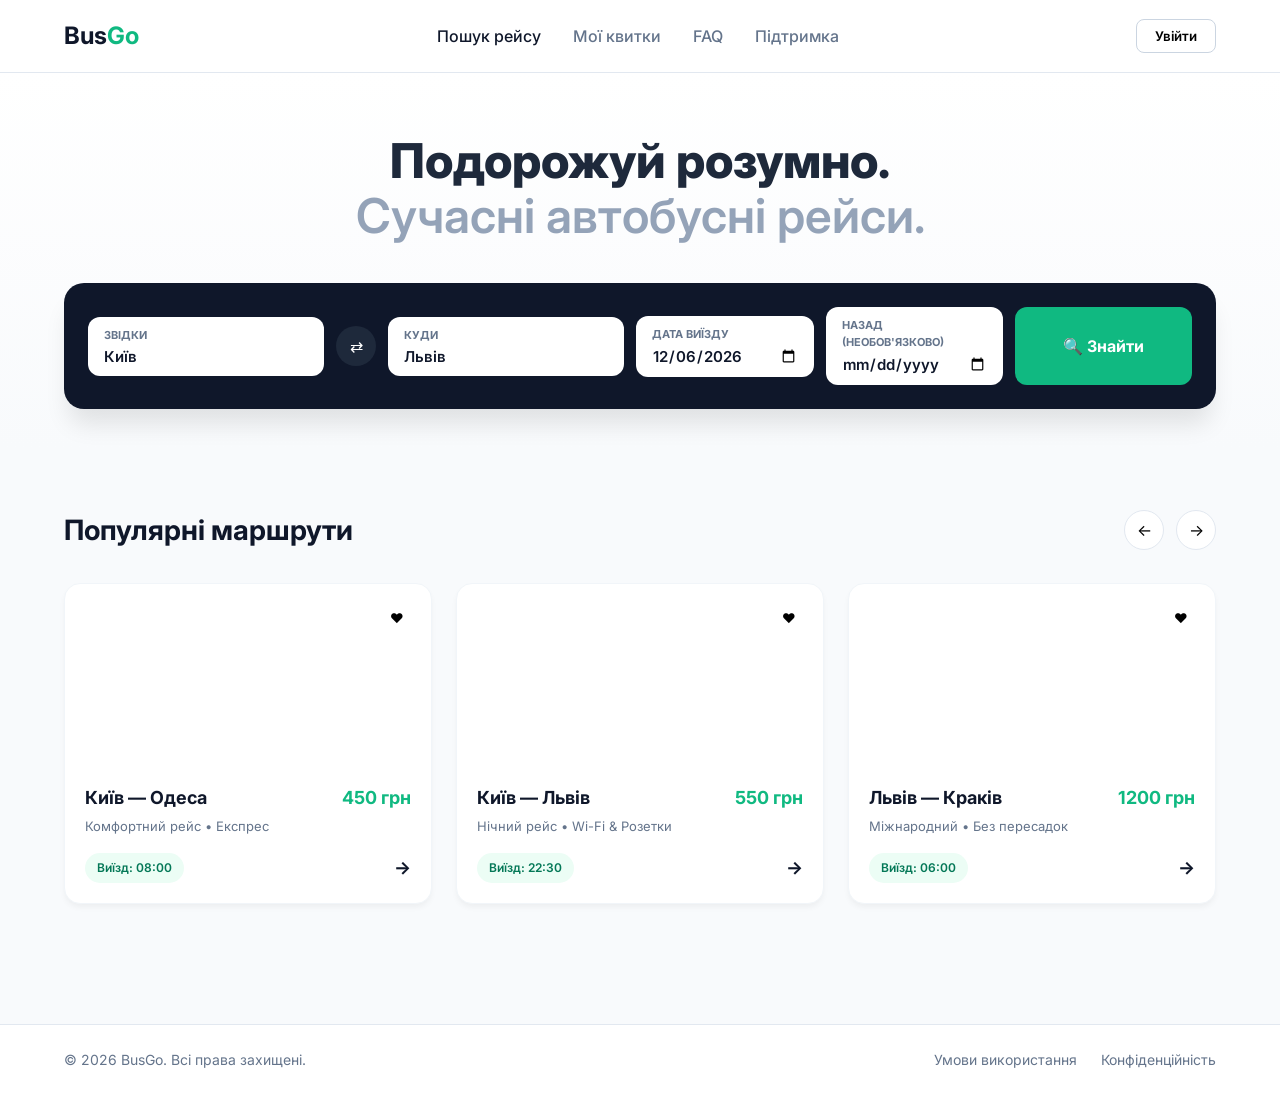
==== index.html @ 1fa25288 "Add files via upload" ====
<!DOCTYPE html>
<html lang="uk">
<head>
    <meta charset="UTF-8">
    <meta name="viewport" content="width=device-width, initial-scale=1.0">
    <title>BusGo — Сучасні автобусні поїздки</title>
    <!-- Шрифт Inter з Google Fonts -->
    <link rel="preconnect" href="https://fonts.googleapis.com">
    <link rel="preconnect" href="https://fonts.gstatic.com" crossorigin>
    <link href="https://fonts.googleapis.com/css2?family=Inter:wght@400;500;600;700&display=swap" rel="stylesheet">
    <link rel="stylesheet" href="styles.css">
</head>
<body>

    <!-- Навігація / Шапка -->
    <header class="navbar">
        <div class="container navbar-container">
            <a href="index.html" class="logo">Bus<span>Go</span></a>
            <nav class="nav-links">
                <a href="index.html" class="active">Пошук рейсу</a>
                <a href="#">Мої квитки</a>
                <a href="#">FAQ</a>
                <a href="#">Підтримка</a>
            </nav>
            <button class="btn-secondary">Увійти</button>
        </div>
    </header>

    <!-- Головна секція (Hero) -->
    <section class="hero-section">
        <div class="container">
            <h1 class="hero-title">Подорожуй розумно.<br><span>Сучасні автобусні рейси.</span></h1>

            <!-- Форма пошуку квитків -->
            <div class="search-card">
                <form id="search-form" class="search-form">
                    <div class="input-group">
                        <label>Звідки</label>
                        <input type="text" id="from-input" placeholder="Київ" value="Київ" required>
                    </div>

                    <button type="button" class="swap-btn" id="swap-btn" title="Поміняти місцями">
                        ⇄
                    </button>

                    <div class="input-group">
                        <label>Куди</label>
                        <input type="text" id="to-input" placeholder="Львів" value="Львів" required>
                    </div>

                    <div class="input-group">
                        <label>Дата виїзду</label>
                        <input type="date" id="depart-date" required>
                    </div>

                    <div class="input-group">
                        <label>Назад (Необов'язково)</label>
                        <input type="date" id="return-date">
                    </div>

                    <button type="submit" class="btn-primary btn-search">
                        🔍 Знайти
                    </button>
                </form>
            </div>
        </div>
    </section>

    <!-- Блок з популярними маршрутами -->
    <section class="routes-section">
        <div class="container">
            <div class="section-header">
                <h2>Популярні маршрути</h2>
                <div class="carousel-nav">
                    <button class="nav-arrow">←</button>
                    <button class="nav-arrow">→</button>
                </div>
            </div>

            <div class="routes-grid">
                <!-- Картка 1 -->
                <div class="route-card">
                    <div class="card-image" style="background-image: url('https://images.unsplash.com/photo-1588880331179-bc9b9338fa5a?auto=format&fit=crop&w=600&q=80');">
                        <button class="fav-btn">♥</button>
                    </div>
                    <div class="card-content">
                        <div class="card-header">
                            <h3>Київ — Одеса</h3>
                            <span class="price">450 грн</span>
                        </div>
                        <p class="card-subtitle">Комфортний рейс • Експрес</p>
                        <div class="card-footer">
                            <span class="badge">Виїзд: 08:00</span>
                            <a href="#" class="arrow-link">→</a>
                        </div>
                    </div>
                </div>

                <!-- Картка 2 -->
                <div class="route-card">
                    <div class="card-image" style="background-image: url('https://images.unsplash.com/photo-1519671482749-fd09be7ccebf?auto=format&fit=crop&w=600&q=80');">
                        <button class="fav-btn">♥</button>
                    </div>
                    <div class="card-content">
                        <div class="card-header">
                            <h3>Київ — Львів</h3>
                            <span class="price">550 грн</span>
                        </div>
                        <p class="card-subtitle">Нічний рейс • Wi-Fi & Розетки</p>
                        <div class="card-footer">
                            <span class="badge">Виїзд: 22:30</span>
                            <a href="#" class="arrow-link">→</a>
                        </div>
                    </div>
                </div>

                <!-- Картка 3 -->
                <div class="route-card">
                    <div class="card-image" style="background-image: url('https://images.unsplash.com/photo-1541872703-74c5e44368f9?auto=format&fit=crop&w=600&q=80');">
                        <button class="fav-btn">♥</button>
                    </div>
                    <div class="card-content">
                        <div class="card-header">
                            <h3>Львів — Краків</h3>
                            <span class="price">1200 грн</span>
                        </div>
                        <p class="card-subtitle">Міжнародний • Без пересадок</p>
                        <div class="card-footer">
                            <span class="badge">Виїзд: 06:00</span>
                            <a href="#" class="arrow-link">→</a>
                        </div>
                    </div>
                </div>
            </div>
        </div>
    </section>

    <!-- Підніжжя (Footer) -->
    <footer class="footer">
        <div class="container footer-container">
            <p>© 2026 BusGo. Всі права захищені.</p>
            <div class="footer-links">
                <a href="#">Умови використання</a>
                <a href="#">Конфіденційність</a>
            </div>
        </div>
    </footer>

    <script src="script.js"></script>
</body>
</html>
---- styles.css ----
/* Основні скидання та шрифти */
* {
    margin: 0;
    padding: 0;
    box-sizing: border-box;
    font-family: 'Inter', sans-serif;
}

body {
    background-color: #f8fafc;
    color: #0f172a;
    line-height: 1.5;
}

.container {
    max-width: 1200px;
    margin: 0 auto;
    padding: 0 24px;
}

/* Шапка (Navbar) */
.navbar {
    background-color: #ffffff;
    border-bottom: 1px solid #e2e8f0;
    position: sticky;
    top: 0;
    z-index: 100;
}

.navbar-container {
    display: flex;
    justify-content: space-between;
    align-items: center;
    height: 72px;
}

.logo {
    font-size: 24px;
    font-weight: 700;
    color: #0f172a;
    text-decoration: none;
}

.logo span {
    color: #10b981;
}

.nav-links {
    display: flex;
    gap: 32px;
}

.nav-links a {
    text-decoration: none;
    color: #64748b;
    font-weight: 500;
    transition: color 0.2s;
}

.nav-links a:hover, .nav-links a.active {
    color: #0f172a;
}

.btn-secondary {
    background: transparent;
    border: 1px solid #cbd5e1;
    padding: 8px 18px;
    border-radius: 8px;
    font-weight: 600;
    cursor: pointer;
    transition: all 0.2s;
}

.btn-secondary:hover {
    background-color: #f1f5f9;
}

/* Секція Hero */
.hero-section {
    padding: 60px 0 40px;
    background: linear-gradient(180deg, #ffffff 0%, #f8fafc 100%);
}

.hero-title {
    font-size: 48px;
    font-weight: 800;
    line-height: 1.15;
    text-align: center;
    margin-bottom: 40px;
    color: #1e293b;
}

.hero-title span {
    color: #94a3b8;
    font-weight: 600;
}

/* Блок пошуку */
.search-card {
    background-color: #0f172a;
    padding: 24px;
    border-radius: 20px;
    box-shadow: 0 20px 25px -5px rgba(0, 0, 0, 0.1);
}

.search-form {
    display: grid;
    grid-template-columns: 2fr auto 2fr 1.5fr 1.5fr 1.5fr;
    gap: 12px;
    align-items: center;
}

.input-group {
    display: flex;
    flex-direction: column;
    background-color: #ffffff;
    padding: 10px 16px;
    border-radius: 12px;
}

.input-group label {
    font-size: 11px;
    text-transform: uppercase;
    font-weight: 700;
    color: #64748b;
    margin-bottom: 4px;
}

.input-group input {
    border: none;
    outline: none;
    font-size: 15px;
    font-weight: 600;
    color: #0f172a;
    width: 100%;
}

.swap-btn {
    background-color: #1e293b;
    color: #ffffff;
    border: none;
    width: 40px;
    height: 40px;
    border-radius: 50%;
    cursor: pointer;
    font-size: 16px;
    display: flex;
    align-items: center;
    justify-content: center;
    transition: background 0.2s;
}

.swap-btn:hover {
    background-color: #334155;
}

.btn-primary {
    background-color: #10b981;
    color: #ffffff;
    border: none;
    padding: 16px;
    border-radius: 12px;
    font-weight: 700;
    font-size: 16px;
    cursor: pointer;
    transition: background 0.2s;
    height: 100%;
}

.btn-primary:hover {
    background-color: #059669;
}

/* Популярні маршрути */
.routes-section {
    padding: 60px 0;
}

.section-header {
    display: flex;
    justify-content: space-between;
    align-items: center;
    margin-bottom: 32px;
}

.section-header h2 {
    font-size: 28px;
    font-weight: 700;
}

.nav-arrow {
    background: #ffffff;
    border: 1px solid #e2e8f0;
    width: 40px;
    height: 40px;
    border-radius: 50%;
    cursor: pointer;
    margin-left: 8px;
    font-size: 16px;
}

.routes-grid {
    display: grid;
    grid-template-columns: repeat(auto-fit, minmax(300px, 1fr));
    gap: 24px;
}

.route-card {
    background-color: #ffffff;
    border-radius: 16px;
    overflow: hidden;
    border: 1px solid #f1f5f9;
    box-shadow: 0 4px 6px -1px rgba(0, 0, 0, 0.05);
    transition: transform 0.2s, box-shadow 0.2s;
}

.route-card:hover {
    transform: translateY(-4px);
    box-shadow: 0 12px 20px -5px rgba(0, 0, 0, 0.1);
}

.card-image {
    height: 180px;
    background-size: cover;
    background-position: center;
    position: relative;
    padding: 16px;
}

.fav-btn {
    position: absolute;
    top: 16px;
    right: 16px;
    background: rgba(255, 255, 255, 0.8);
    backdrop-filter: blur(4px);
    border: none;
    width: 36px;
    height: 36px;
    border-radius: 50%;
    cursor: pointer;
}

.card-content {
    padding: 20px;
}

.card-header {
    display: flex;
    justify-content: space-between;
    align-items: center;
    margin-bottom: 6px;
}

.card-header h3 {
    font-size: 18px;
    font-weight: 700;
}

.price {
    font-size: 18px;
    font-weight: 700;
    color: #10b981;
}

.card-subtitle {
    font-size: 13px;
    color: #64748b;
    margin-bottom: 16px;
}

.card-footer {
    display: flex;
    justify-content: space-between;
    align-items: center;
}

.badge {
    background-color: #ecfdf5;
    color: #047857;
    font-size: 12px;
    font-weight: 600;
    padding: 6px 12px;
    border-radius: 20px;
}

.arrow-link {
    text-decoration: none;
    color: #0f172a;
    font-weight: 700;
    font-size: 18px;
}

/* Footer */
.footer {
    background-color: #ffffff;
    border-top: 1px solid #e2e8f0;
    padding: 24px 0;
    margin-top: 60px;
}

.footer-container {
    display: flex;
    justify-content: space-between;
    color: #64748b;
    font-size: 14px;
}

.footer-links a {
    color: #64748b;
    text-decoration: none;
    margin-left: 20px;
}

/* Адаптивність під мобільні пристрої */
@media (max-width: 900px) {
    .search-form {
        grid-template-columns: 1fr;
    }
    .swap-btn {
        margin: 0 auto;
        transform: rotate(90deg);
    }
    .hero-title {
        font-size: 32px;
    }
}
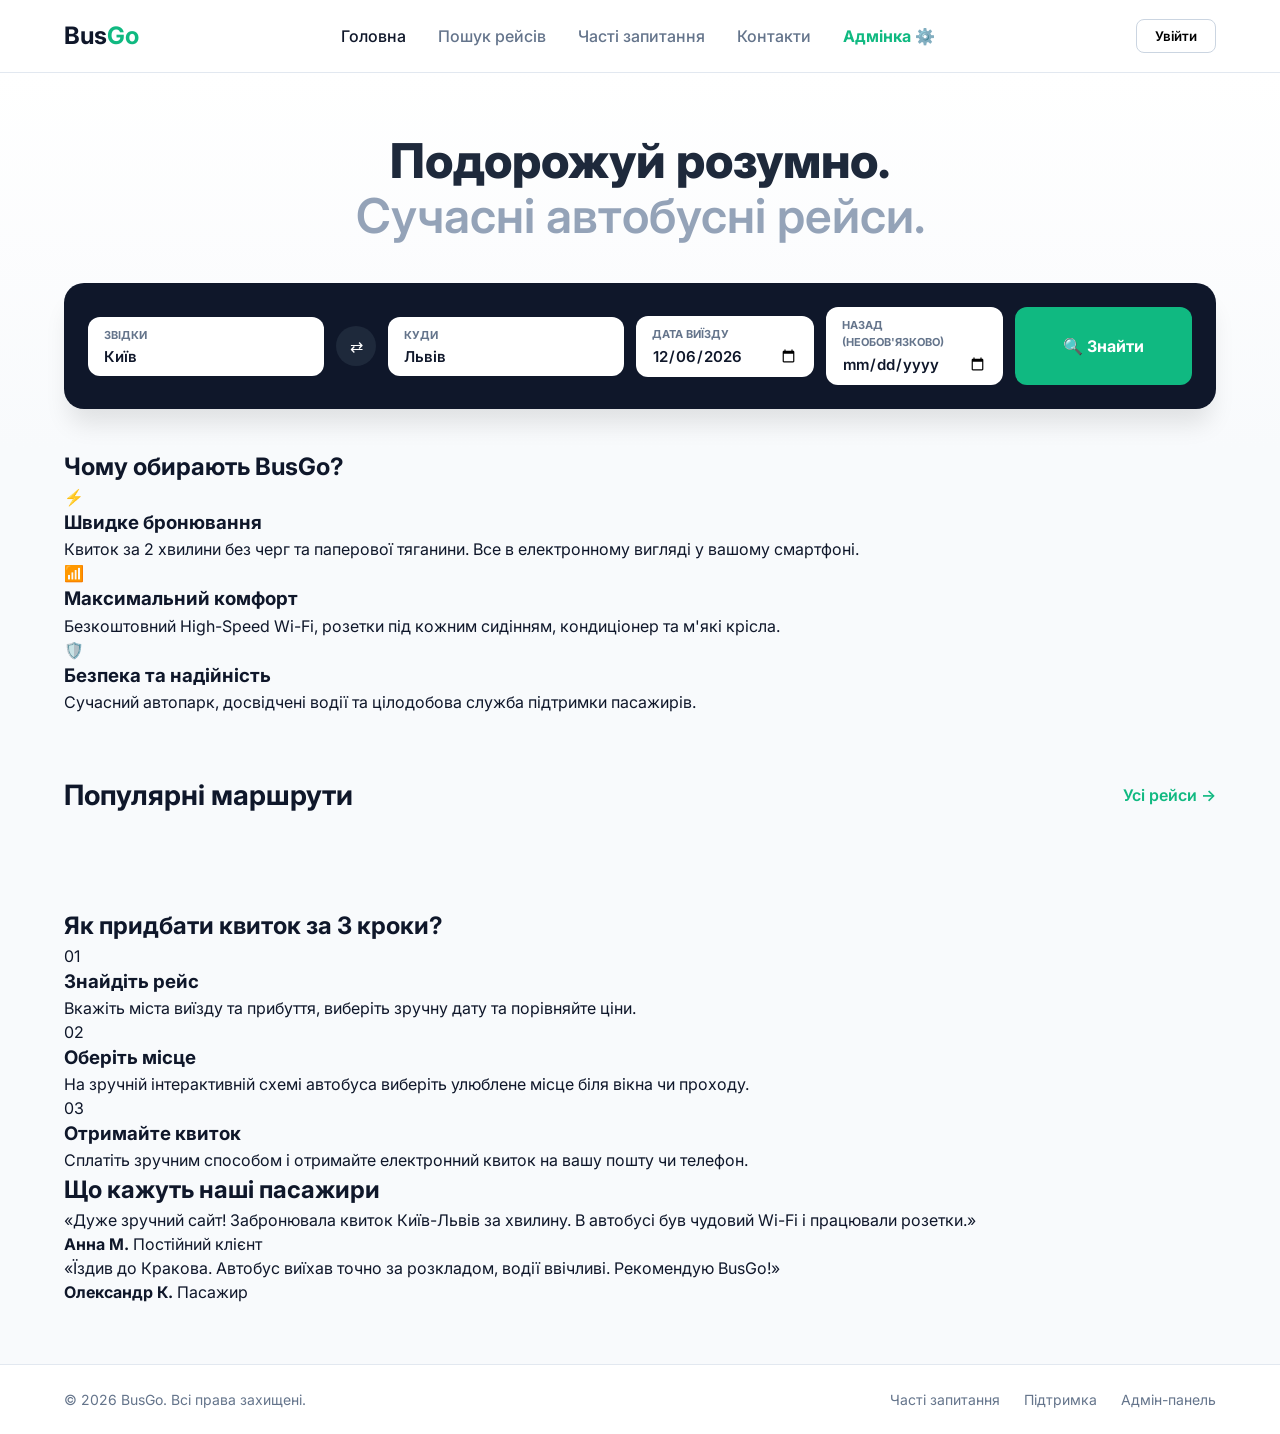
==== commit c4a3fca5: "Update index.html" ====
--- a/index.html
+++ b/index.html
@@ -4,34 +4,34 @@
     <meta charset="UTF-8">
     <meta name="viewport" content="width=device-width, initial-scale=1.0">
     <title>BusGo — Сучасні автобусні поїздки</title>
-    <!-- Шрифт Inter з Google Fonts -->
     <link rel="preconnect" href="https://fonts.googleapis.com">
     <link rel="preconnect" href="https://fonts.gstatic.com" crossorigin>
-    <link href="https://fonts.googleapis.com/css2?family=Inter:wght@400;500;600;700&display=swap" rel="stylesheet">
+    <link href="https://fonts.googleapis.com/css2?family=Inter:wght@400;500;600;700;800&display=swap" rel="stylesheet">
     <link rel="stylesheet" href="styles.css">
 </head>
 <body>
 
-    <!-- Навігація / Шапка -->
+    <!-- Навігація -->
     <header class="navbar">
         <div class="container navbar-container">
             <a href="index.html" class="logo">Bus<span>Go</span></a>
             <nav class="nav-links">
-                <a href="index.html" class="active">Пошук рейсу</a>
-                <a href="#">Мої квитки</a>
-                <a href="#">FAQ</a>
-                <a href="#">Підтримка</a>
+                <a href="index.html" class="active">Головна</a>
+                <a href="search.html">Пошук рейсів</a>
+                <a href="faq.html">Часті запитання</a>
+                <a href="contacts.html">Контакти</a>
+                <a href="admin.html" style="color: #10b981; font-weight: 700;">Адмінка ⚙️</a>
             </nav>
             <button class="btn-secondary">Увійти</button>
         </div>
     </header>
 
-    <!-- Головна секція (Hero) -->
+    <!-- Hero Секція -->
     <section class="hero-section">
         <div class="container">
             <h1 class="hero-title">Подорожуй розумно.<br><span>Сучасні автобусні рейси.</span></h1>
 
-            <!-- Форма пошуку квитків -->
+            <!-- Форма пошуку -->
             <div class="search-card">
                 <form id="search-form" class="search-form">
                     <div class="input-group">
@@ -39,9 +39,7 @@
                         <input type="text" id="from-input" placeholder="Київ" value="Київ" required>
                     </div>
 
-                    <button type="button" class="swap-btn" id="swap-btn" title="Поміняти місцями">
-                        ⇄
-                    </button>
+                    <button type="button" class="swap-btn" id="swap-btn" title="Поміняти місцями">⇄</button>
 
                     <div class="input-group">
                         <label>Куди</label>
@@ -58,94 +56,108 @@
                         <input type="date" id="return-date">
                     </div>
 
-                    <button type="submit" class="btn-primary btn-search">
-                        🔍 Знайти
-                    </button>
+                    <button type="submit" class="btn-primary btn-search">🔍 Знайти</button>
                 </form>
             </div>
         </div>
     </section>
 
-    <!-- Блок з популярними маршрутами -->
+    <!-- Секція "Переваги" -->
+    <section class="info-section">
+        <div class="container">
+            <h2 class="section-title">Чому обирають BusGo?</h2>
+            <div class="features-grid">
+                <div class="feature-card">
+                    <div class="feature-icon">⚡</div>
+                    <h3>Швидке бронювання</h3>
+                    <p>Квиток за 2 хвилини без черг та паперової тяганини. Все в електронному вигляді у вашому смартфоні.</p>
+                </div>
+                <div class="feature-card">
+                    <div class="feature-icon">📶</div>
+                    <h3>Максимальний комфорт</h3>
+                    <p>Безкоштовний High-Speed Wi-Fi, розетки під кожним сидінням, кондиціонер та м'які крісла.</p>
+                </div>
+                <div class="feature-card">
+                    <div class="feature-icon">🛡️</div>
+                    <h3>Безпека та надійність</h3>
+                    <p>Сучасний автопарк, досвідчені водії та цілодобова служба підтримки пасажирів.</p>
+                </div>
+            </div>
+        </div>
+    </section>
+
+    <!-- Популярні маршрути (підтягуються з адмінки!) -->
     <section class="routes-section">
         <div class="container">
             <div class="section-header">
                 <h2>Популярні маршрути</h2>
-                <div class="carousel-nav">
-                    <button class="nav-arrow">←</button>
-                    <button class="nav-arrow">→</button>
+                <a href="search.html" style="color: #10b981; font-weight: 600; text-decoration: none;">Усі рейси →</a>
+            </div>
+            <div class="routes-grid" id="routes-grid">
+                <!-- Картки додаються за допомогою JS -->
+            </div>
+        </div>
+    </section>
+
+    <!-- Як це працює -->
+    <section class="steps-section">
+        <div class="container">
+            <h2 class="section-title">Як придбати квиток за 3 кроки?</h2>
+            <div class="steps-grid">
+                <div class="step-card">
+                    <span class="step-number">01</span>
+                    <h3>Знайдіть рейс</h3>
+                    <p>Вкажіть міста виїзду та прибуття, виберіть зручну дату та порівняйте ціни.</p>
+                </div>
+                <div class="step-card">
+                    <span class="step-number">02</span>
+                    <h3>Оберіть місце</h3>
+                    <p>На зручній інтерактивній схемі автобуса виберіть улюблене місце біля вікна чи проходу.</p>
+                </div>
+                <div class="step-card">
+                    <span class="step-number">03</span>
+                    <h3>Отримайте квиток</h3>
+                    <p>Сплатіть зручним способом і отримайте електронний квиток на вашу пошту чи телефон.</p>
                 </div>
             </div>
+        </div>
+    </section>
 
-            <div class="routes-grid">
-                <!-- Картка 1 -->
-                <div class="route-card">
-                    <div class="card-image" style="background-image: url('https://images.unsplash.com/photo-1588880331179-bc9b9338fa5a?auto=format&fit=crop&w=600&q=80');">
-                        <button class="fav-btn">♥</button>
-                    </div>
-                    <div class="card-content">
-                        <div class="card-header">
-                            <h3>Київ — Одеса</h3>
-                            <span class="price">450 грн</span>
-                        </div>
-                        <p class="card-subtitle">Комфортний рейс • Експрес</p>
-                        <div class="card-footer">
-                            <span class="badge">Виїзд: 08:00</span>
-                            <a href="#" class="arrow-link">→</a>
-                        </div>
+    <!-- Відгуки -->
+    <section class="reviews-section">
+        <div class="container">
+            <h2 class="section-title">Що кажуть наші пасажири</h2>
+            <div class="reviews-grid">
+                <div class="review-card">
+                    <p class="review-text">«Дуже зручний сайт! Забронювала квиток Київ-Львів за хвилину. В автобусі був чудовий Wi-Fi і працювали розетки.»</p>
+                    <div class="review-author">
+                        <strong>Анна М.</strong>
+                        <span>Постійний клієнт</span>
                     </div>
                 </div>
-
-                <!-- Картка 2 -->
-                <div class="route-card">
-                    <div class="card-image" style="background-image: url('https://images.unsplash.com/photo-1519671482749-fd09be7ccebf?auto=format&fit=crop&w=600&q=80');">
-                        <button class="fav-btn">♥</button>
-                    </div>
-                    <div class="card-content">
-                        <div class="card-header">
-                            <h3>Київ — Львів</h3>
-                            <span class="price">550 грн</span>
-                        </div>
-                        <p class="card-subtitle">Нічний рейс • Wi-Fi & Розетки</p>
-                        <div class="card-footer">
-                            <span class="badge">Виїзд: 22:30</span>
-                            <a href="#" class="arrow-link">→</a>
-                        </div>
-                    </div>
-                </div>
-
-                <!-- Картка 3 -->
-                <div class="route-card">
-                    <div class="card-image" style="background-image: url('https://images.unsplash.com/photo-1541872703-74c5e44368f9?auto=format&fit=crop&w=600&q=80');">
-                        <button class="fav-btn">♥</button>
-                    </div>
-                    <div class="card-content">
-                        <div class="card-header">
-                            <h3>Львів — Краків</h3>
-                            <span class="price">1200 грн</span>
-                        </div>
-                        <p class="card-subtitle">Міжнародний • Без пересадок</p>
-                        <div class="card-footer">
-                            <span class="badge">Виїзд: 06:00</span>
-                            <a href="#" class="arrow-link">→</a>
-                        </div>
+                <div class="review-card">
+                    <p class="review-text">«Їздив до Кракова. Автобус виїхав точно за розкладом, водії ввічливі. Рекомендую BusGo!»</p>
+                    <div class="review-author">
+                        <strong>Олександр К.</strong>
+                        <span>Пасажир</span>
                     </div>
                 </div>
             </div>
         </div>
     </section>
 
-    <!-- Підніжжя (Footer) -->
+    <!-- Підніжжя -->
     <footer class="footer">
         <div class="container footer-container">
             <p>© 2026 BusGo. Всі права захищені.</p>
             <div class="footer-links">
-                <a href="#">Умови використання</a>
-                <a href="#">Конфіденційність</a>
+                <a href="faq.html">Часті запитання</a>
+                <a href="contacts.html">Підтримка</a>
+                <a href="admin.html">Адмін-панель</a>
             </div>
         </div>
     </footer>
 
     <script src="script.js"></script>
 </body>
-</html>+</html>
